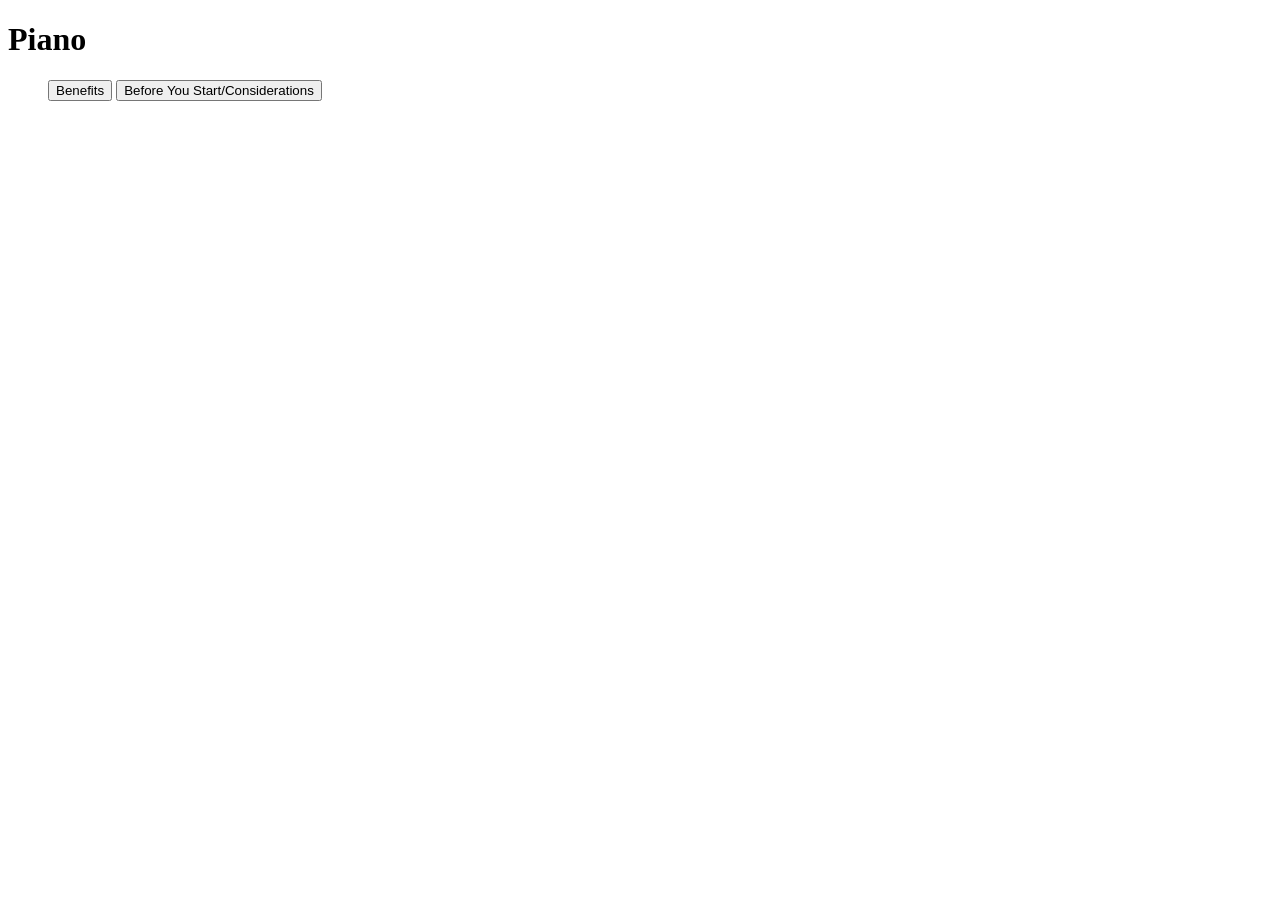
==== 02_clariss_262423Y_A2/index.html @ f6d5f57e "Add files via upload" ====
<!DOCTYPE html>
<html lang="en">

<head>
	<title>Index</title>
	<link href="style.css" type="text/css" rel="stylesheet" />
	<meta name="viewport" content="width=device-width, initial-scale=1.0">
	<script src="main.js" defer></script>
</head>

<body>
	<header class="index">
		<h1>Piano</h1>
	</header>
	
	<nav> <!--menu system-->
		<button id="hamIcon">Open Menu</button>
		<ul>
			<li><button id="page1btn">Benefits</button></li>
			<li><button id="page2btn">Before You Start/Considerations</button></li>
		</ul>
	</nav>
	
	
	<main id="pagecontainer">
		<section class="page" id="page1">
			page 1 content
			
		</section>
		
		<section class="page" id="page2">
			page 2 content
			
		</section>
		
		
	</main>
</body>
---- 02_clariss_262423Y_A2/style.css ----
.page{width:80vw;height:80vh;border:1px solid red}
nav ul li{display:inline;}
#page1{background:red}
#page2{background:green}

/*CSS for responsive menu*/
#hamIcon{display:none;}
@media (max-width:800px){
/*make a menu items vertical*/
nav ul li{display:block;}
/* unhide menu icon */
#hamIcon{display:block;}
/*hide the menu item list*/
nav ul{display:none;}
}
/*to unhide menu items*/
.menuShow{display:block;}
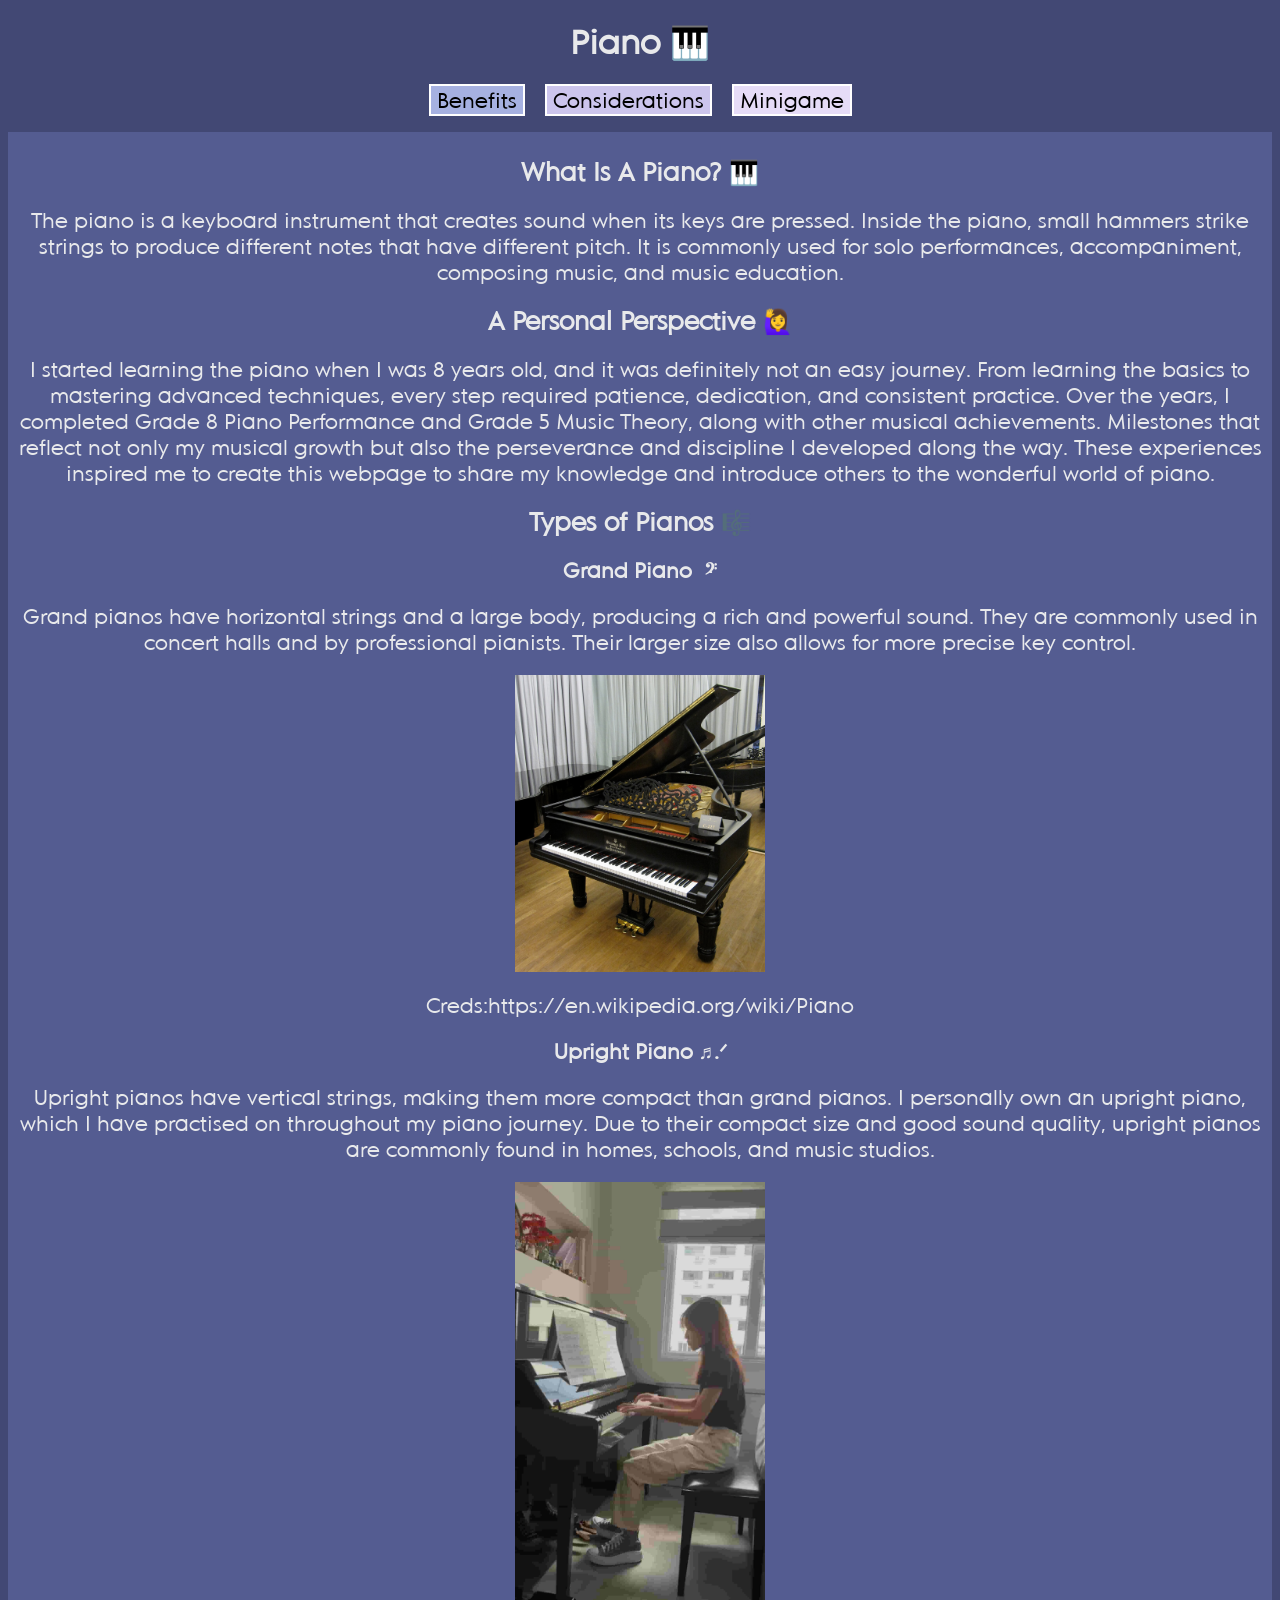
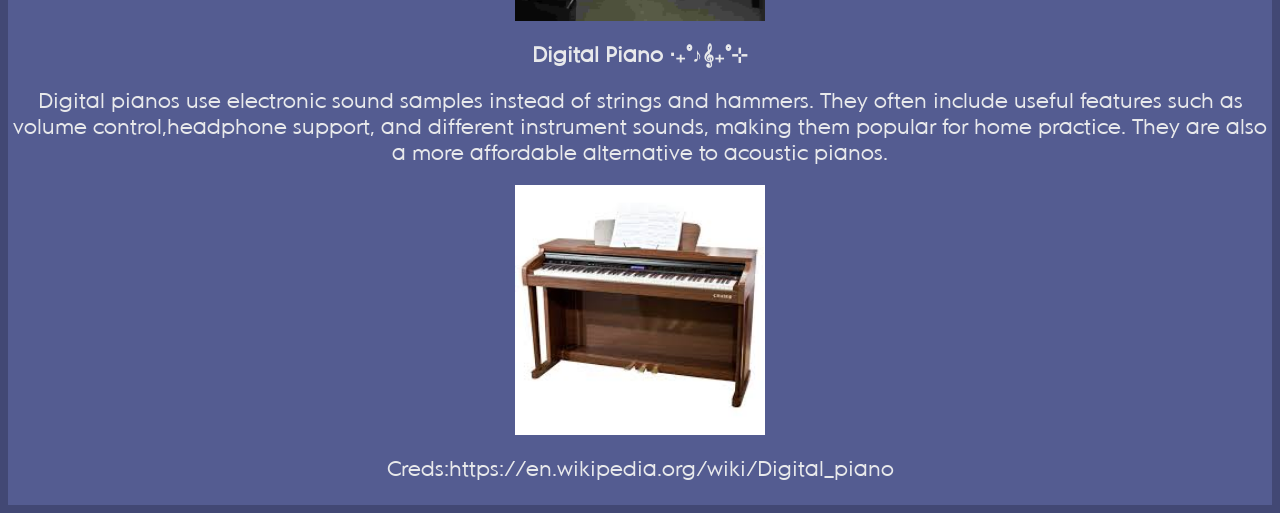
==== commit a55923be: "Add files via upload" ====
--- a/02_clariss_262423Y_A2/index.html
+++ b/02_clariss_262423Y_A2/index.html
@@ -10,29 +10,182 @@
 
 <body>
 	<header class="index">
-		<h1>Piano</h1>
+		<h1>Piano 🎹</h1>
 	</header>
 	
 	<nav> <!--menu system-->
-		<button id="hamIcon">Open Menu</button>
-		<ul>
+		<button type="button" id="hamIcon">Open Menu</button>
+		<ul id= "menu">
 			<li><button id="page1btn">Benefits</button></li>
-			<li><button id="page2btn">Before You Start/Considerations</button></li>
+			<li><button id="page2btn">Considerations</button></li>
+			<li><button id="page3btn">Minigame</button></li>
 		</ul>
 	</nav>
 	
 	
 	<main id="pagecontainer">
-		<section class="page" id="page1">
-			page 1 content
+		<section class="page" id="page1"> <!--Benefit-->
+			<h2>Benefits ✨</h2>
+				<p>Playing the piano provides many physical, mental, and emotional benefits.
+				Here are some of the key advantages of learning this instrument:
+				</p>
+			
+			<h3>1. Improving Memory 🧠</h3>
+				<p>Learning and memorising songs helps strengthen the 
+				brain's ability to retain information. Sight-reading sheet music also trains the brain
+				to recognise patterns more efficiently.
+				</p>
+				
+			<h3>2. Develops Motor Skills 🤸</h3>
+				<p>Playing the piano requires both hands to move independently while reading sheet music and,
+				on some occasions, using the foot pedals. This helps improve coordination, multitasking skills, 
+				and overall motor control.
+				</p>
+				
+			<h3>3. Sharpens Focus 💡</h3>
+				<p>Playing the piano requires a lot of focus on reading sheet music, maintaining rhythm, and coordinating
+				hand movements simultaneously. Regular practice helps sharpen focus and improves attention to detail.
+				</p>
+				
+			<h3>4. Builds Discipline and Patience 🎯</h3>
+				<p>Learning a song takes time and regular practice to master. Throughout the learning journey,
+				there will be times when certain parts are challenging to play. Overcoming these obstacles 
+				teaches perseverance, patience, and the value of consistent effort.
+				</p>
+				
+		</section>
+		
+		<section class="page" id="page2"> <!--considerations-->
+			<h2>Considerations 🤔</h2>
+				<p>Playing the piano is a valuable skill that takes time and dedication to develop. 
+				Understanding what to expect before you begin can help you stay motivated throughout your 
+				learning journey. Here are some important considerations to keep in mind before getting started:
+				</p>
+				
+			<h3>1. Budget 💰</h3>
+				<p>Learning the piano can be a significant investment. Besides purchasing a piano, you may also
+				need to pay for lessons, books, exams, and maintenance. Over my 9 years of learning the piano,
+				the amount of money I have invested in piano is more than S$20,000.
+				</p>
+			
+			<h3>2. Space 📦</h3>
+				<p>Pianos can take up a considerable amount of space, especially upright and grand pianos. 
+				Before buying one, ensure that you have enough room that has an outlet for the instrument
+				and a comfortable place to practice.
+				</p>
+				
+			<h3>3. Time Commitment 🕒</h3>
+				<p>Learning the piano requires regular practice and dedication. Setting aside around an hour
+				each day to practise consistently can help you develop your skills and make steady progress.
+				</p>
+			
 			
 		</section>
 		
-		<section class="page" id="page2">
-			page 2 content
-			
+		<section class="page" id="page3"> <!--minigame-->
+			<h2>Minigame</h2>
+				<p>Ready to test your piano knowledge? Guess the correct piano note that is played in the audio
+				and see how well you know your musical notes!
+				</p>
+				
+				<!--Q1-->
+				<fieldset>
+				<legend>1. What note is this?</legend>
+				<!--F audio-->
+				<button type="button" class="Gamebtn" id="FnoteBtn">Play Note</button>
+
+				<audio id="FnoteAudio">
+					<source src="audio/Fnote.mp3" type="audio/mpeg">
+				</audio>
+				
+					<input type="radio" name="q1" value="C"> C
+					<input type="radio" name="q1" value="G"> G
+					<input type="radio" name="q1" value="F"> F
+					<input type="radio" name="q1" value="E"> E
+				</fieldset>
+
+				<!--Q2-->
+				<fieldset>
+				<legend>2. What note is this?</legend>
+				<!--G audio-->
+				<button type="button" class="Gamebtn" id="GnoteBtn">Play Note</button>
+
+				<audio id="GnoteAudio">
+					<source src="audio/Gnote.mp3" type="audio/mpeg">
+				</audio>
+					
+					<input type="radio" name="q2" value="D"> D
+					<input type="radio" name="q2" value="G"> G
+					<input type="radio" name="q2" value="A"> A
+					<input type="radio" name="q2" value="E"> E
+				</fieldset>
+				
+				<!--Q3-->
+				<fieldset>
+				<legend>3. What note is this?</legend>
+				<!--C audio-->
+				<button type="button" class="Gamebtn" id="CnoteBtn">Play Note</button>
+
+				<audio id="CnoteAudio">
+					<source src="audio/Cnote.mp3" type="audio/mpeg">
+				</audio>
+				
+					<input type="radio" name="q3" value="D"> D
+					<input type="radio" name="q3" value="F"> F
+					<input type="radio" name="q3" value="A"> A
+					<input type="radio" name="q3" value="C"> C
+				</fieldset>
+				
+				<!--sumbit-->
+				<button type="button" class="Gamebtn" id="btnSubmit">Submit Quiz</button>
+				<h3 id="scorebox">Not submitted</h3>
 		</section>
 		
+		<section class="pianomain"> <!--main topic-->
+			<h2>What Is A Piano? 🎹</h2>
+				<p>
+				The piano is a keyboard instrument that creates sound when its keys are pressed. 
+				Inside the piano, small hammers strike strings to produce different notes that have different pitch. 
+				It is commonly used for solo performances, accompaniment, composing music, and music education.
+				</p>
+			
+			<h2>A Personal Perspective 🙋‍♀️</h2>
+				<p>
+				I started learning the piano when I was 8 years old, and it was definitely not an easy journey.
+				From learning the basics to mastering advanced techniques, every step required patience, dedication, 
+				and consistent practice. Over the years, I completed Grade 8 Piano Performance and Grade 5 Music Theory, along with
+				other musical achievements. Milestones that reflect not only my musical growth but also the perseverance and discipline
+				I developed along the way. These experiences inspired me to create this webpage to share my knowledge and introduce 
+				others to the wonderful world of piano.
+				</p>
+			
+			<h2>Types of Pianos 🎼</h2>
+				<h3>Grand Piano 𓏲ּ𝄢</h3>
+					<p>
+					Grand pianos have horizontal strings and a large body, producing a rich and powerful sound. 
+					They are commonly used in concert halls and by professional pianists. Their larger size also 
+					allows for more precise key control.
+					</p>
+					<img id="pianoImg" width="250" src="images/grandpiano.JPG" alt="grand piano" >
+					<p>Creds:https://en.wikipedia.org/wiki/Piano</p>
+					
+				<h3>Upright Piano ♬.ᐟ</h3>
+					<p>
+					Upright pianos have vertical strings, making them more compact than grand pianos. I personally own an upright piano,
+					which I have practised on throughout my piano journey. Due to their compact size and good sound quality, upright pianos
+					are commonly found in homes, schools, and music studios.
+					</p>
+					<img width="250" src="images/piano.jpg" alt="upright piano" >
+					
+				<h3>Digital Piano ‧₊˚♪𝄞₊˚⊹</h3>
+					<p>
+					Digital pianos use electronic sound samples instead of strings and hammers. They often include useful features such as
+					volume control,headphone support, and different instrument sounds, making them popular for home practice. They are also 
+					a more affordable alternative to acoustic pianos.
+					</p>
+					<img width="250" src="images/dpiano.jpg" alt="digital piano" >
+					<p>Creds:https://en.wikipedia.org/wiki/Digital_piano</p>
+		</section>
 		
 	</main>
 </body>
--- a/02_clariss_262423Y_A2/style.css
+++ b/02_clariss_262423Y_A2/style.css
@@ -1,17 +1,174 @@
-.page{width:80vw;height:80vh;border:1px solid red}
+/*---------------------------
+-----------LAPTOP-----------*/
+/*colour page*/
+body {
+    background-color: #424874;
+    color: black;
+    font-family: MDGroteskRegular;
+}
+
+/* font */
+@font-face {
+    font-family: MDGroteskRegular;
+    src: url("fonts/MDGroteskRegular.woff");
+}
+
+/*menu buttons and its content*/
+.page{
+    width:80%;
+    height:auto;
+    margin:30px auto;
+    padding:20px;
+}
 nav ul li{display:inline;}
-#page1{background:red}
-#page2{background:green}
 
+/*PAGE 1*/
+#page1{background:#A6B1E1;}
+#page1btn{background:#A6B1E1;
+		 font-family: "MDGroteskRegular";
+		  border: 2px solid white;
+		   font-size: 20px;}
+
+
+/*PAGE 2*/
+#page2{background:#ccc5ed;}
+#page2btn{background:#ccc5ed;
+		 font-family: "MDGroteskRegular";
+		  border: 2px solid white;
+		   font-size: 20px;}
+
+/*PAGE 3*/
+#page3{background:#e6dcf7;}
+
+#page3btn{background:#e6dcf7;
+		 font-family: "MDGroteskRegular";
+		  border: 2px solid white;
+		   font-size: 20px;}
+.Gamebtn{background:#a89fcf;
+		 font-family: "MDGroteskRegular";
+		  border: 2px solid white;
+		font-size:19px;}
+
+.playing{
+    background-color:#6d6396;}
+	
+fieldset{
+    width: 80%;
+    margin: 20px auto;
+    padding: 20px;
+    font-size: 20px;
+}
+legend{
+    font-size: 22px;
+    font-weight: bold;
+}
+
+
+/*GENERAL*/
+.page{
+    width: 80%;
+    margin: 30px auto;
+    padding: 20px;
+	text-align:center;}
+	
+nav ul{
+    display: flex;
+    justify-content: center;
+    gap: 20px;
+    list-style: none;
+    padding: 0;
+}
+
+/*TEXT ALIGNMENT AND STUFF*/
+  p{ font-size:20px;}
+  h3{ font-size:20px;}
+  
+/* Main section text */
+header h1,
+.pianomain h2,
+.pianomain h3,
+.pianomain p{
+    color: #e8e9eb;
+text-align:center;}
+
+
+/* Subtopic pages */
+.page h2,
+.page h3,
+.page p{
+    color: black;
+}
+
+.pianomain{background:#545c91;
+		padding-top:4px;
+		padding-bottom:4px;}
+/*hide show menu*/
+#hamIcon{display:none;}
+
+img{
+    display: block;
+    margin: 20px auto;
+}
+
+/*animate header*/
+@keyframes slideIn{
+
+    0%{
+        transform:translateX(-500px);
+        opacity:0;
+    }
+
+    80%{
+        transform:translateX(20px);
+    }
+
+    100%{
+        transform:translateX(0);
+        opacity:1;
+    }
+
+}
+
+header h1{
+    animation: slideIn 1.5s ease-out;
+}
+/*make button abit bigger when clicked*/
+button{
+    transition: background-color 0.3s ease,
+                transform 0.2s ease;
+}
+
+button:hover{
+    transform: scale(1.05);
+}
 /*CSS for responsive menu*/
-#hamIcon{display:none;}
-@media (max-width:800px){
-/*make a menu items vertical*/
-nav ul li{display:block;}
-/* unhide menu icon */
-#hamIcon{display:block;}
-/*hide the menu item list*/
-nav ul{display:none;}
+
+@media (max-width: 1279px){
+	
+.page{
+    width:90%;
 }
-/*to unhide menu items*/
-.menuShow{display:block;}+
+}
+
+@media (max-width: 800px){
+#hamIcon{
+    display:block;
+    width:80%;
+    padding:12px;
+    font-size:20px;
+	margin:20px auto;
+	background:#545c91;
+	font-family: "MDGroteskRegular";
+	color:white;
+}
+
+nav ul{
+    display:none;
+	text-align:center;
+}
+
+nav ul.showMenu{
+    display:flex;
+}
+}
